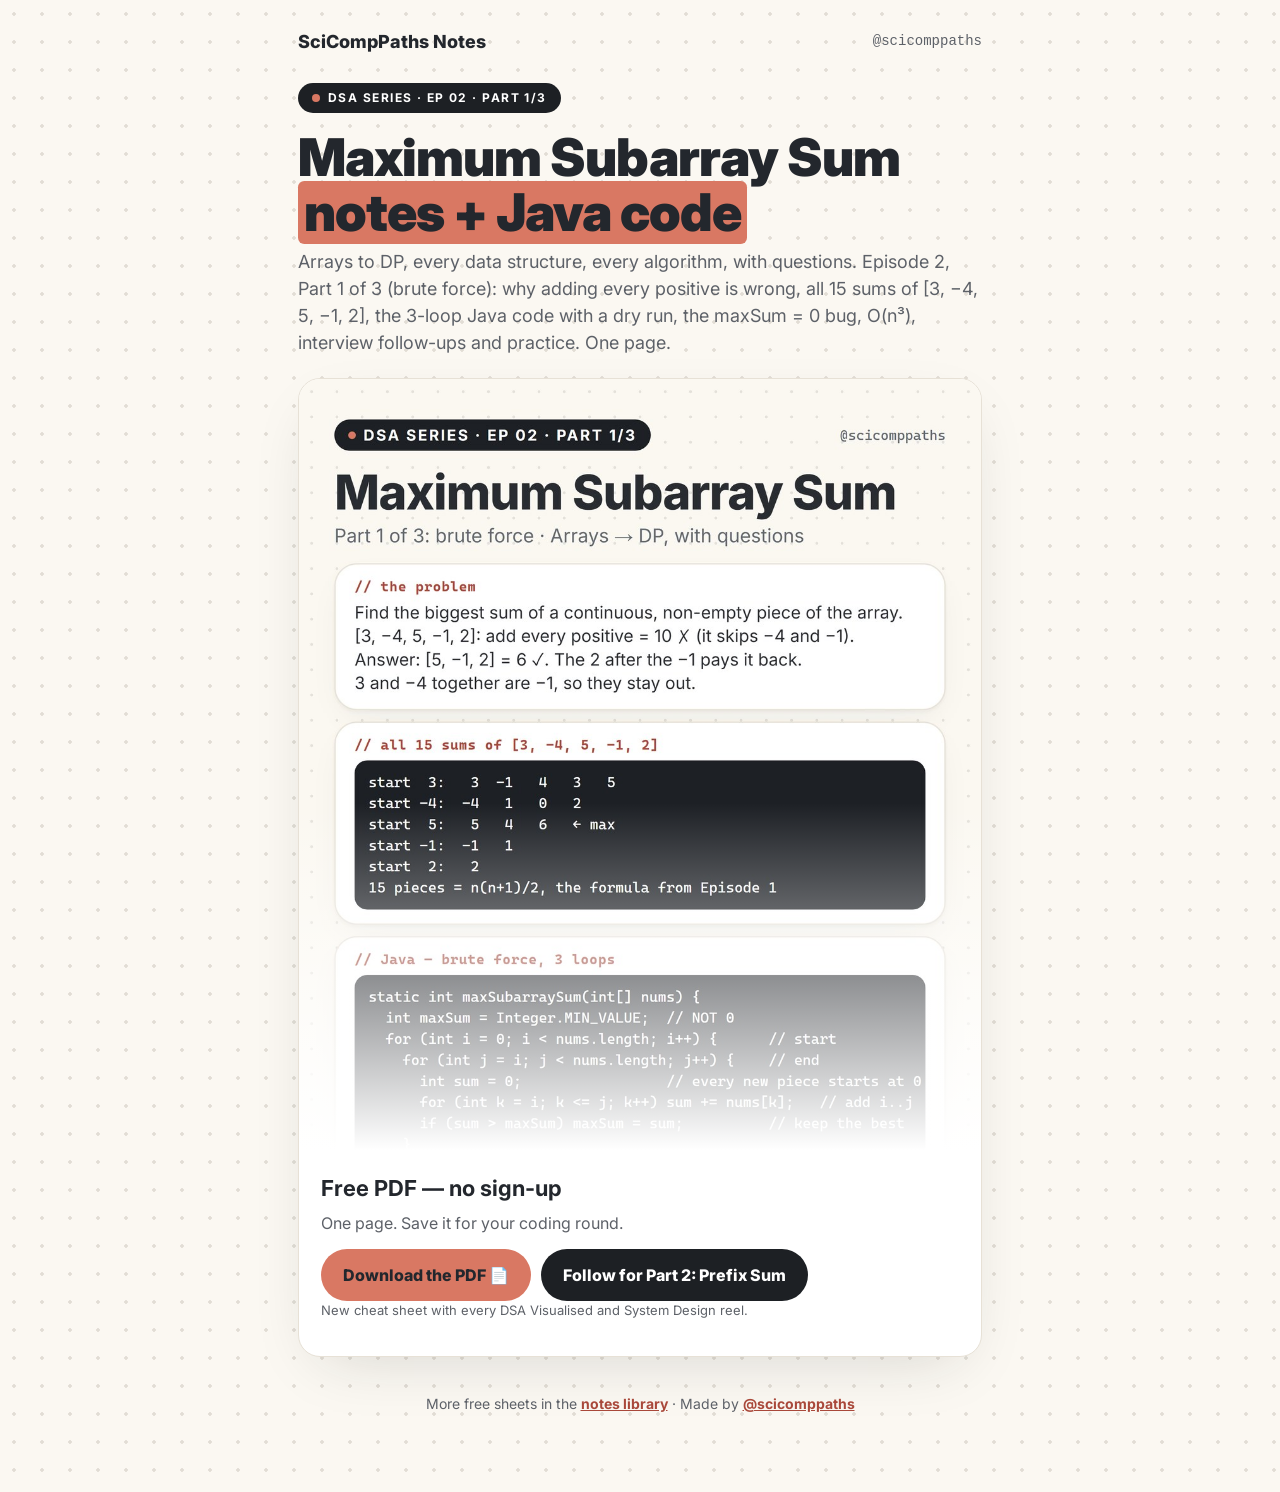
==== max-subarray-sum/index.html @ cc84acf6 "Add the Maximum Subarray Sum notes (DSA Series, Ep 2) Part 1 of 3, brute force: all 15 sums, the 3-l" ====
<!doctype html>
<html lang="en">
<head>
  <meta charset="utf-8" />
  <meta name="viewport" content="width=device-width, initial-scale=1" />
  <title>Maximum Subarray Sum (Brute Force) — Free DSA Notes + Java Code · SciCompPaths</title>
  <meta name="description" content="DSA Series Ep 2, Part 1 of 3: the biggest sum of a continuous piece. All 15 sums of [3, −4, 5, −1, 2], the 3-loop Java code with a dry run, the maxSum = 0 bug, and why brute force is O(n³)." />
  <!-- Link preview card (Instagram DMs, WhatsApp, X). Absolute URL is set on publish (see README). -->
  <meta property="og:type" content="article" />
  <meta property="og:title" content="Maximum Subarray Sum (Brute Force) — Free DSA Notes + Java Code" />
  <meta property="og:description" content="Biggest sum? Not 10. All 15 sums, the 3 loops, the maxSum = 0 bug, O(n³). DSA Series Ep 2 from @scicomppaths." />
  <meta property="og:image" content="https://scicomppaths.github.io/max-subarray-sum/preview.png" />
  <meta property="og:image:width" content="1200" />
  <meta property="og:image:height" content="630" />
  <meta property="og:url" content="https://scicomppaths.github.io/max-subarray-sum/" />
  <meta name="twitter:card" content="summary_large_image" />
  <link rel="preconnect" href="https://fonts.googleapis.com" />
  <link href="https://fonts.googleapis.com/css2?family=Inter:wght@400;700;800;900&display=swap" rel="stylesheet" />
  <link rel="stylesheet" href="../assets/site.css" />
</head>
<body>
  <main class="wrap">
    <div class="top">
      <a class="brand" href="../">SciCompPaths Notes</a>
      <a class="handle" href="https://www.instagram.com/scicomppaths/">@scicomppaths</a>
    </div>

    <p style="margin-top: 28px"><span class="pill">DSA SERIES · EP 02 · PART 1/3</span></p>
    <h1>Maximum Subarray Sum <span class="mark">notes + Java code</span></h1>
    <p class="sub">Arrays to DP, every data structure, every algorithm, with questions. Episode 2, Part 1 of 3 (brute force): why adding every positive is wrong, all 15 sums of [3, −4, 5, −1, 2], the 3-loop Java code with a dry run, the maxSum = 0 bug, O(n³), interview follow-ups and practice. One page.</p>

    <div class="card">
      <div class="preview"><img src="sheet-preview.jpg" alt="Preview of the Maximum Subarray Sum notes" width="1080" height="1220" /></div>
      <div class="gate">
        <h2>Free PDF — no sign-up</h2>
        <p>One page. Save it for your coding round.</p>
        <div class="row">
          <a class="btn" href="/max-subarray-sum-notes.pdf" download target="_blank" rel="noopener">Download the PDF 📄</a>
          <a class="btn dark" href="https://www.instagram.com/scicomppaths/" target="_blank" rel="noopener">Follow for Part 2: Prefix Sum</a>
        </div>
        <p class="fine">New cheat sheet with every DSA Visualised and System Design reel.</p>
      </div>
    </div>

    <p class="foot">More free sheets in the <a href="../">notes library</a> · Made by <a href="https://www.instagram.com/scicomppaths/">@scicomppaths</a></p>
  </main>
  <!-- Email gate (assets/gate.js) is parked until ~10–20K followers: no friction for now. -->
  <!-- Free, cookie-less visit counts (GoatCounter). Set your code on publish (see README). -->
  <script data-goatcounter="https://GOATCOUNTER_CODE.goatcounter.com/count" async src="//gc.zgo.at/count.js"></script>
</body>
</html>
---- assets/site.css ----
/* SciCompPaths Notes — same look as the reels: warm paper, dot grid, coral highlight, ink text. */
:root {
  --paper: #fbf8f2;
  --ink: #23272d;
  --ink-2: #5d6168;
  --line: #e7e1d6;
  --accent: #d97863;
  --accent-strong: #a9483a;
  --dark: #1d2024;
  --white: #ffffff;
  --sage: #4e8a62;
}
* { box-sizing: border-box; }
html, body { margin: 0; }
body {
  font-family: Inter, -apple-system, "Segoe UI", Arial, sans-serif;
  color: var(--ink);
  background: var(--paper);
  background-image: radial-gradient(rgba(150, 140, 125, 0.25) 1.5px, transparent 2px);
  background-size: 28px 28px;
  line-height: 1.5;
}
.wrap { max-width: 720px; margin: 0 auto; padding: 28px 18px 64px; }
.top { display: flex; justify-content: space-between; align-items: center; gap: 12px; }
.brand { font-weight: 800; color: var(--ink); text-decoration: none; font-size: 18px; }
.handle { font-family: ui-monospace, Consolas, monospace; color: var(--ink-2); font-size: 14px; text-decoration: none; }
.pill { display: inline-flex; align-items: center; gap: 8px; padding: 6px 14px; border-radius: 999px; background: var(--dark); color: var(--white); font-size: 12px; font-weight: 700; letter-spacing: 0.12em; }
.pill::before { content: ""; width: 8px; height: 8px; border-radius: 50%; background: var(--accent); }
h1 { font-size: clamp(34px, 8vw, 52px); line-height: 1.05; letter-spacing: -0.02em; margin: 18px 0 8px; font-weight: 900; }
.mark { background: var(--accent); padding: 0 0.12em; border-radius: 0.12em; }
.sub { color: var(--ink-2); font-size: 18px; margin: 0 0 22px; }
.card { background: var(--white); border: 1px solid var(--line); border-radius: 22px; box-shadow: 0 20px 60px -24px rgba(29, 32, 36, 0.18); overflow: hidden; }
.preview { position: relative; }
.preview img { display: block; width: 100%; height: auto; }
.preview::after { content: ""; position: absolute; left: 0; right: 0; bottom: 0; height: 45%; background: linear-gradient(to bottom, rgba(255,255,255,0), var(--white)); }
.gate { padding: 22px; }
.gate h2 { margin: 0 0 6px; font-size: 22px; }
.gate p { margin: 0 0 14px; color: var(--ink-2); }
.row { display: flex; gap: 10px; flex-wrap: wrap; }
input[type=email] { flex: 1 1 220px; font: inherit; padding: 14px 16px; border-radius: 14px; border: 1px solid var(--line); background: var(--paper); }
.btn { display: inline-flex; justify-content: center; align-items: center; gap: 8px; font: inherit; font-weight: 800; padding: 14px 22px; border-radius: 999px; border: 0; background: var(--accent); color: var(--ink); text-decoration: none; cursor: pointer; }
.btn.dark { background: var(--dark); color: var(--white); }
.fine { font-size: 13px; color: var(--ink-2); margin-top: 10px; }
.done { display: none; }
.done.on { display: block; }
.list { display: grid; gap: 14px; margin-top: 18px; }
.item { display: grid; grid-template-columns: 120px 1fr; gap: 16px; align-items: center; padding: 12px; text-decoration: none; color: inherit; }
.item img { width: 120px; height: 63px; object-fit: cover; border-radius: 10px; border: 1px solid var(--line); }
.item b { display: block; font-size: 18px; }
.item span { color: var(--ink-2); font-size: 14px; }
.foot { margin-top: 36px; text-align: center; color: var(--ink-2); font-size: 14px; }
.foot a { color: var(--accent-strong); font-weight: 700; }
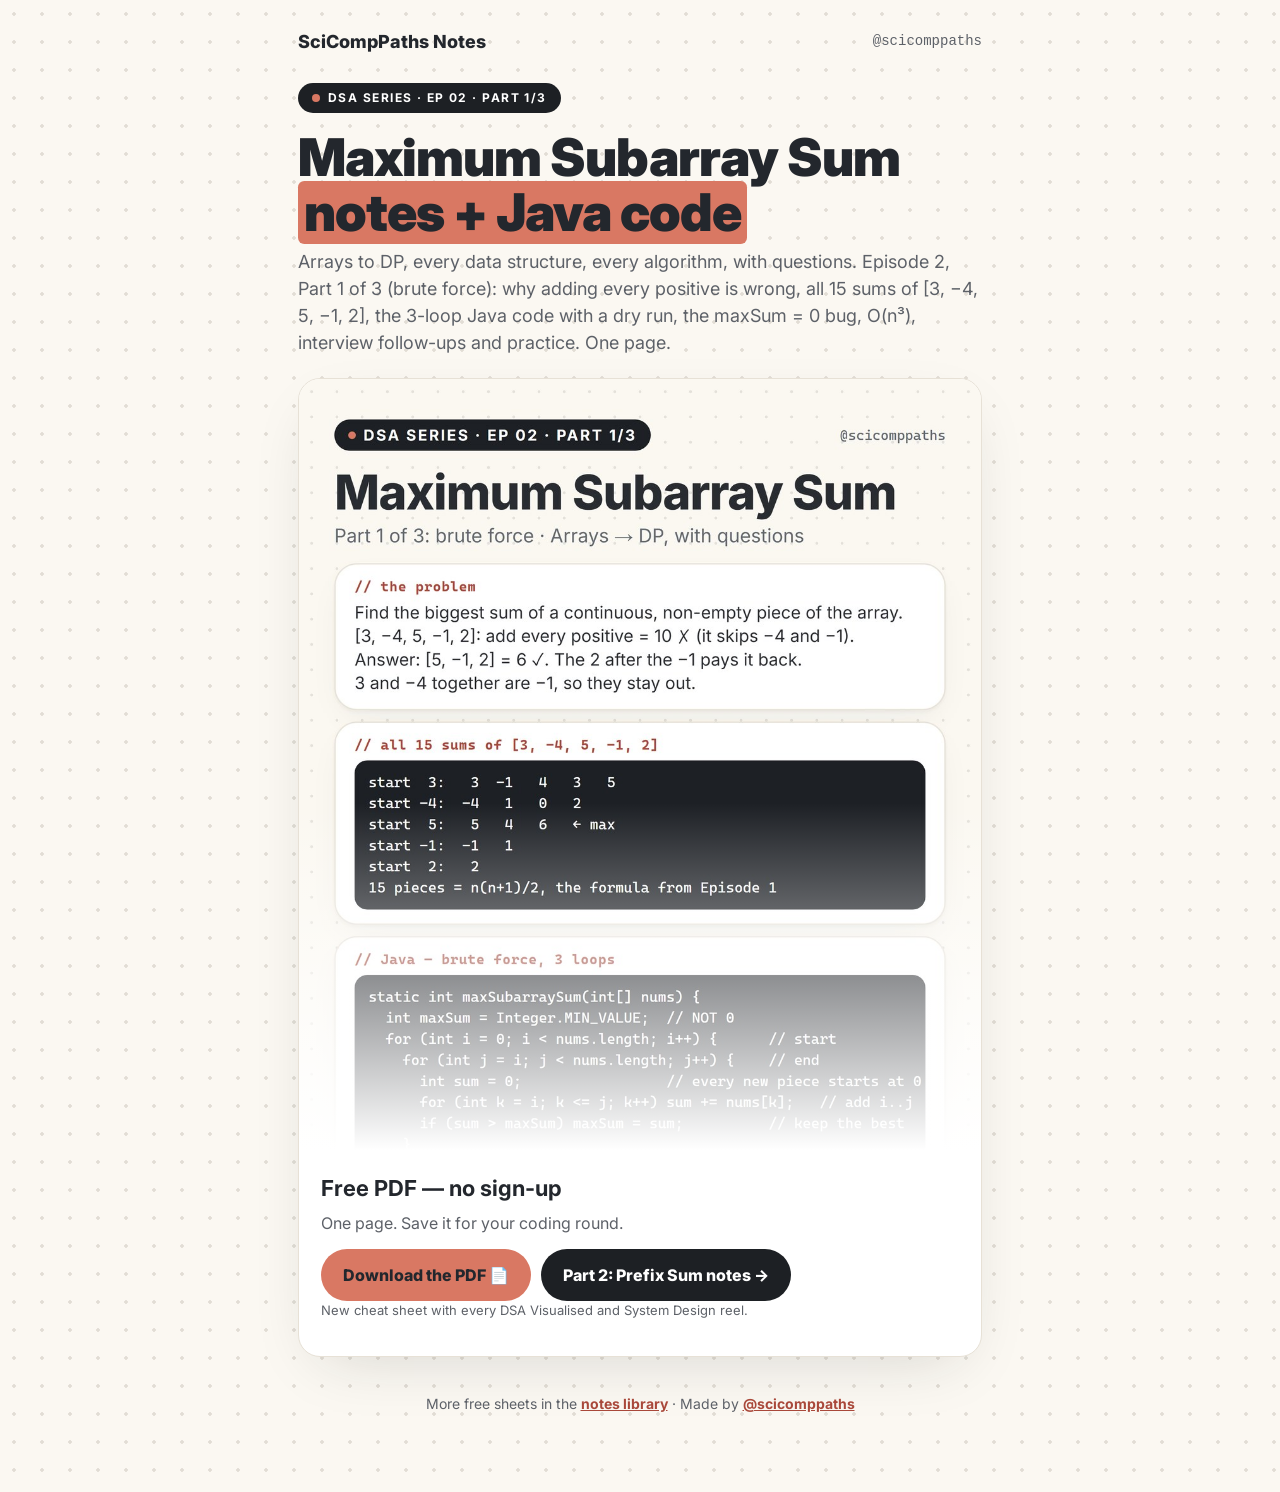
==== commit c25859a2: "Add the Prefix Sum notes (DSA Series, Ep 3) Co-Authored-By: Claude Opus 5.5 <noreply@anthropic.com>" ====
--- a/max-subarray-sum/index.html
+++ b/max-subarray-sum/index.html
@@ -36,7 +36,7 @@
         <p>One page. Save it for your coding round.</p>
         <div class="row">
           <a class="btn" href="/max-subarray-sum-notes.pdf" download target="_blank" rel="noopener">Download the PDF 📄</a>
-          <a class="btn dark" href="https://www.instagram.com/scicomppaths/" target="_blank" rel="noopener">Follow for Part 2: Prefix Sum</a>
+          <a class="btn dark" href="../prefix-sum/">Part 2: Prefix Sum notes →</a>
         </div>
         <p class="fine">New cheat sheet with every DSA Visualised and System Design reel.</p>
       </div>
